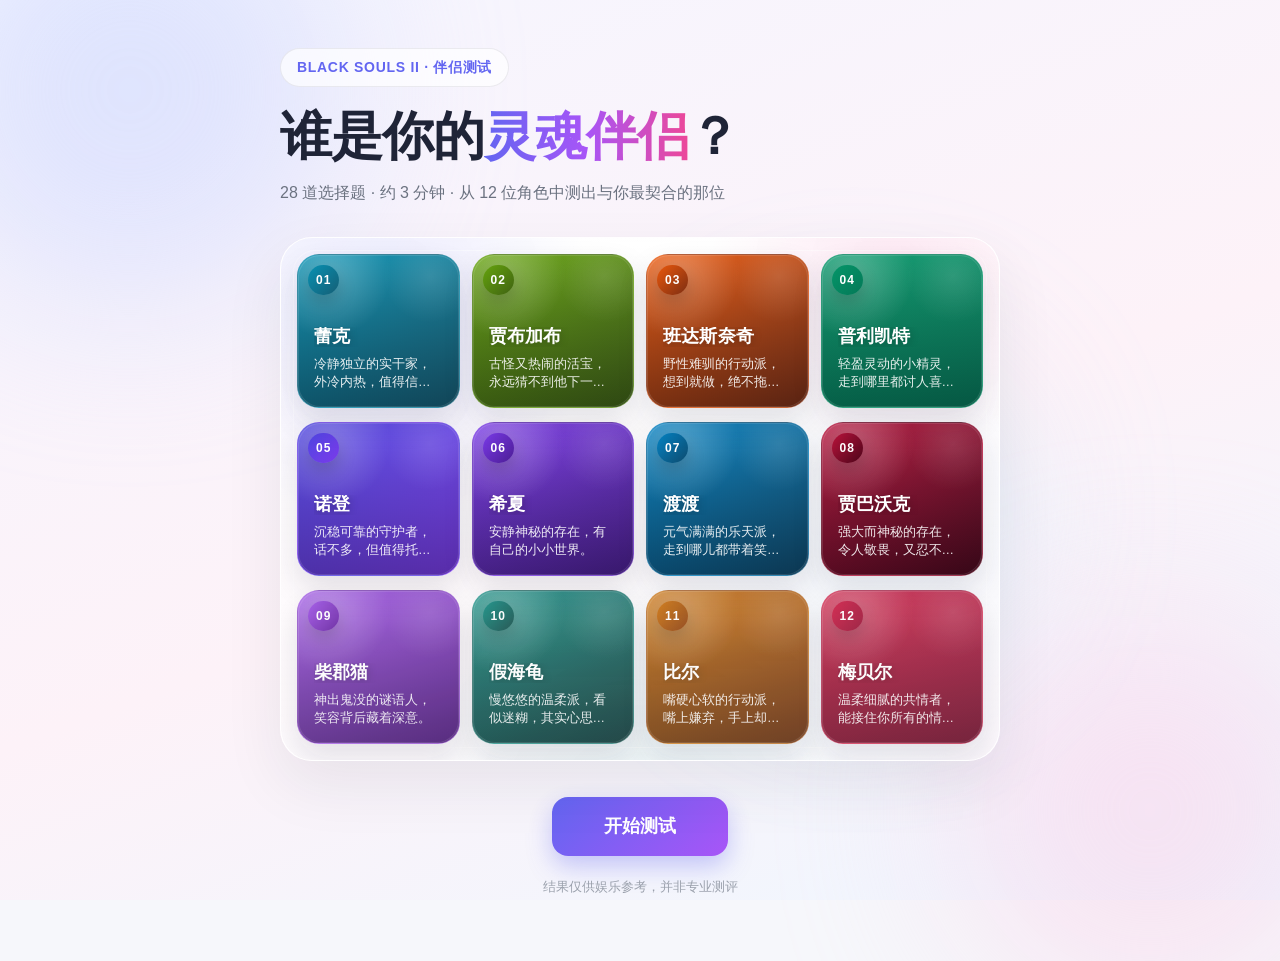
==== index.html @ 43bd7b7a "更新 index.html" ====
<!DOCTYPE html>
<html lang="zh-CN">
<head>
  <meta charset="UTF-8" />
  <meta name="viewport" content="width=device-width, initial-scale=1.0" />
  <title>Black Souls 2 伴侣测试 · 在线测评</title>
  <meta name="description" content="28 道选择题，从 12 位角色中测出与你最契合的 Black Souls 2 灵魂伴侣。" />
  <link rel="stylesheet" href="style.css?v=20260811-2" />
</head>
<body>
  <div class="bg" aria-hidden="true">
    <div class="blob blob-1"></div>
    <div class="blob blob-2"></div>
    <div class="blob blob-3"></div>
  </div>

  <main class="container">
    <section id="screen-start" class="screen active">
      <div class="badge">BLACK SOULS II · 伴侣测试</div>
      <h1 class="hero-title">谁是你的<span class="grad-text">灵魂伴侣</span>？</h1>
      <p class="hero-sub">28 道选择题 · 约 3 分钟 · 从 12 位角色中测出与你最契合的那位</p>

      <div class="char-grid" id="roster"></div>

      <div style="text-align:center">
        <button class="btn btn-primary btn-lg" id="btn-start">开始测试</button>
      </div>
      <p class="disclaimer">结果仅供娱乐参考，并非专业测评</p>
    </section>

    <section id="screen-test" class="screen">
      <div class="test-top">
        <span class="dim-tag">BLACK SOULS II</span>
        <span class="counter" id="q-counter">1 / 28</span>
      </div>
      <div class="progress"><div class="progress-fill" id="progress-fill"></div></div>
      <div class="question-card">
        <p class="question-text" id="q-text"></p>
        <div class="options" id="options"></div>
      </div>
      <div class="test-nav">
        <button class="btn btn-ghost" id="btn-prev">上一题</button>
        <button class="btn btn-ghost" id="btn-next">下一题</button>
      </div>
    </section>

    <section id="screen-result" class="screen">
      <div class="result-hero" id="result-hero">
        <div class="result-avatar" id="result-avatar">诺</div>
        <div class="result-label">你的灵魂伴侣</div>
        <div class="result-name" id="result-name">诺登</div>
        <p class="result-tagline" id="result-tagline"></p>
      </div>

      <div class="result-section">
        <h3>性格特点</h3>
        <ul class="traits" id="traits"></ul>
      </div>

      <div class="result-actions">
        <button class="btn btn-primary" id="btn-copy">复制结果</button>
        <button class="btn btn-ghost" id="btn-restart">重新测试</button>
      </div>
    </section>
  </main>

  <div class="toast" id="toast"></div>

  <script src="data.js?v=20260811-2"></script>
  <script src="app.js?v=20260811-2"></script>
</body>
</html>
---- style.css ----
:root {
  --bg: #f6f7fb;
  --ink: #1f2437;
  --muted: #6b7280;
  --faint: #9aa0ac;
  --accent1: #6366f1;
  --accent2: #a855f7;
  --accent3: #ec4899;
  --card: rgba(255, 255, 255, 0.75);
  --border: rgba(31, 36, 55, 0.08);
}

* { box-sizing: border-box; margin: 0; padding: 0; }

html { -webkit-text-size-adjust: 100%; }

body {
  font-family: -apple-system, "Segoe UI", "PingFang SC", "Hiragino Sans GB", "Microsoft YaHei", "Helvetica Neue", Arial, sans-serif;
  background: var(--bg);
  color: var(--ink);
  min-height: 100vh;
  overflow-x: hidden;
  line-height: 1.5;
}

/* 背景装饰 */
.bg { position: fixed; inset: 0; z-index: -1; background: linear-gradient(160deg, #f5f6ff 0%, #fdf2f8 55%, #eef7ff 100%); }
.blob { position: absolute; border-radius: 50%; filter: blur(90px); opacity: 0.5; animation: float 16s ease-in-out infinite; }
.blob-1 { width: 420px; height: 420px; background: #c7d2fe; top: -120px; left: -80px; }
.blob-2 { width: 380px; height: 380px; background: #fbcfe8; bottom: -100px; right: -60px; animation-delay: -5s; }
.blob-3 { width: 300px; height: 300px; background: #bae6fd; top: 40%; left: 55%; opacity: 0.4; animation-delay: -9s; }
@keyframes float {
  0%, 100% { transform: translate(0, 0) scale(1); }
  50% { transform: translate(30px, -30px) scale(1.06); }
}

.container { max-width: 760px; margin: 0 auto; padding: 48px 20px 64px; }

/* 屏幕切换 */
.screen { display: none; }
.screen.active { display: block; animation: fadeUp 0.45s ease both; }
@keyframes fadeUp {
  from { opacity: 0; transform: translateY(14px); }
  to { opacity: 1; transform: none; }
}

/* 首页 */
.badge {
  display: inline-flex; padding: 8px 16px; border-radius: 999px;
  background: rgba(255, 255, 255, 0.7); border: 1px solid var(--border);
  color: var(--accent1); font-weight: 700; font-size: 14px; letter-spacing: 0.05em;
  backdrop-filter: blur(8px); margin-bottom: 20px;
}
.hero-title { font-size: clamp(34px, 6vw, 52px); line-height: 1.15; letter-spacing: -0.02em; margin-bottom: 14px; }
.grad-text {
  background: linear-gradient(90deg, var(--accent1), var(--accent2), var(--accent3));
  -webkit-background-clip: text; background-clip: text; color: transparent;
}
.hero-sub { color: var(--muted); font-size: 16px; margin-bottom: 32px; }

.char-grid {
  position: relative;
  display: grid;
  grid-template-columns: repeat(4, minmax(0, 1fr));
  gap: 14px 12px;
  margin-bottom: 36px;
  padding: 16px;
  border-radius: 32px;
  overflow: hidden;
  border: 1px solid rgba(255, 255, 255, 0.78);
  background:
    linear-gradient(180deg, rgba(255, 255, 255, 0.84), rgba(255, 255, 255, 0.58)),
    radial-gradient(circle at top, rgba(255, 255, 255, 0.9), transparent 55%);
  box-shadow: 0 24px 60px rgba(31, 36, 55, 0.08);
  isolation: isolate;
}
.char-grid::before,
.char-grid::after {
  content: "";
  position: absolute;
  inset: 0;
  pointer-events: none;
}
.char-grid::before {
  background:
    radial-gradient(circle at 14% 14%, rgba(99, 102, 241, 0.14), transparent 28%),
    radial-gradient(circle at 86% 6%, rgba(236, 72, 153, 0.12), transparent 24%),
    radial-gradient(circle at 50% 108%, rgba(13, 148, 136, 0.08), transparent 34%);
  z-index: 0;
}
.char-grid::after {
  inset: 12px;
  border-radius: 22px;
  border: 1px solid rgba(255, 255, 255, 0.34);
  z-index: 0;
}
.char-card {
  position: relative;
  overflow: hidden;
  border-radius: 22px;
  min-height: 154px;
  padding: 16px;
  background: linear-gradient(145deg, var(--accent), var(--accent2));
  border: 1px solid rgba(255, 255, 255, 0.18);
  box-shadow: 0 14px 30px rgba(31, 36, 55, 0.12);
  transform: translateY(calc(var(--depth, 0) * -12px)) scale(calc(1 - var(--depth, 0) * 0.04));
  transition: transform 0.24s ease, box-shadow 0.24s ease, filter 0.24s ease;
  isolation: isolate;
  z-index: 1;
  display: flex;
  flex-direction: column;
  justify-content: space-between;
}
.char-card:hover {
  transform: translateY(calc(var(--depth, 0) * -12px - 4px)) scale(calc(1 - var(--depth, 0) * 0.05 + 0.015));
  box-shadow: 0 22px 40px rgba(31, 36, 55, 0.18);
}
.char-card::before {
  content: "";
  position: absolute;
  inset: 0;
  background:
    radial-gradient(circle at 18% 12%, rgba(255, 255, 255, 0.28), transparent 34%),
    radial-gradient(circle at 82% 14%, rgba(255, 255, 255, 0.12), transparent 25%),
    linear-gradient(180deg, rgba(255, 255, 255, 0.06), rgba(9, 12, 20, 0.3));
  pointer-events: none;
}
.char-card::after {
  content: "";
  position: absolute;
  inset: 0;
  border-radius: inherit;
  box-shadow: inset 0 0 0 1px rgba(255, 255, 255, 0.12);
  pointer-events: none;
}
.char-card[data-depth="0"] { z-index: 3; }
.char-card[data-depth="1"] { z-index: 2; filter: saturate(0.98); }
.char-card[data-depth="2"] { z-index: 1; opacity: 0.93; filter: saturate(0.92) contrast(0.98); }
.char-badge {
  position: absolute;
  top: 10px;
  left: 10px;
  z-index: 1;
  min-width: 30px;
  height: 30px;
  padding: 0 8px;
  display: inline-flex;
  align-items: center;
  justify-content: center;
  border-radius: 999px;
  background: linear-gradient(135deg, var(--accent), var(--accent2));
  color: #fff;
  font-size: 12px;
  font-weight: 800;
  letter-spacing: 0.08em;
  box-shadow: 0 8px 18px rgba(0, 0, 0, 0.2);
  backdrop-filter: blur(8px);
}
.char-card-copy {
  position: relative;
  z-index: 1;
  margin-top: auto;
  display: flex;
  flex-direction: column;
  gap: 8px;
}
.char-label {
  color: #fff;
  font-size: 18px;
  font-weight: 800;
  line-height: 1.1;
  letter-spacing: 0.01em;
  text-shadow: 0 1px 10px rgba(0, 0, 0, 0.28);
  display: block;
  overflow: hidden;
}
.char-mini {
  color: rgba(255, 255, 255, 0.9);
  font-size: 12.5px;
  line-height: 1.45;
  display: -webkit-box;
  -webkit-line-clamp: 2;
  -webkit-box-orient: vertical;
  overflow: hidden;
}

/* 按钮 */
.btn { border: none; cursor: pointer; font: inherit; border-radius: 14px; transition: transform 0.15s ease, box-shadow 0.15s ease, opacity 0.15s ease, background 0.15s ease; }
.btn:active { transform: scale(0.97); }
.btn-primary {
  background: linear-gradient(135deg, var(--accent1), var(--accent2));
  color: #fff; font-weight: 700; padding: 14px 40px; font-size: 17px;
  box-shadow: 0 10px 24px rgba(99, 102, 241, 0.35);
}
.btn-primary:hover { transform: translateY(-2px); box-shadow: 0 14px 30px rgba(99, 102, 241, 0.45); }
.btn-lg { font-size: 18px; padding: 16px 52px; border-radius: 16px; }
.btn-ghost {
  background: rgba(255, 255, 255, 0.7); border: 1px solid var(--border);
  color: var(--ink); padding: 10px 22px; font-weight: 600; backdrop-filter: blur(8px);
}
.btn-ghost:hover { background: #fff; box-shadow: 0 6px 16px rgba(31, 36, 55, 0.08); }
.btn:disabled { opacity: 0.45; cursor: not-allowed; transform: none !important; }

.disclaimer { margin-top: 22px; font-size: 12.5px; color: var(--faint); text-align: center; }

/* 测试页 */
.test-top { display: flex; justify-content: space-between; align-items: center; margin-bottom: 12px; }
.dim-tag {
  font-size: 13px; font-weight: 700; color: var(--accent2);
  background: rgba(168, 85, 247, 0.1); padding: 6px 12px; border-radius: 999px;
}
.counter { color: var(--muted); font-size: 14px; font-weight: 600; }
.progress { height: 8px; background: rgba(31, 36, 55, 0.08); border-radius: 999px; overflow: hidden; margin-bottom: 28px; }
.progress-fill {
  height: 100%; width: 0; border-radius: 999px;
  background: linear-gradient(90deg, var(--accent1), var(--accent2), var(--accent3));
  transition: width 0.35s ease;
}

.question-card {
  background: var(--card); border: 1px solid var(--border); border-radius: 24px;
  padding: 34px 30px 30px; backdrop-filter: blur(12px);
  box-shadow: 0 18px 40px rgba(31, 36, 55, 0.06);
}
.question-text { font-size: 19px; line-height: 1.6; font-weight: 600; margin-bottom: 26px; }

.options { display: flex; flex-direction: column; gap: 10px; }
.opt {
  display: flex; align-items: center; gap: 14px; width: 100%; text-align: left;
  background: rgba(255, 255, 255, 0.6); border: 1.5px solid var(--border);
  border-radius: 14px; padding: 13px 16px; cursor: pointer; font: inherit;
  transition: border-color 0.18s ease, background 0.18s ease, transform 0.18s ease;
}
.opt:hover { border-color: var(--accent1); background: #fff; transform: translateX(4px); }
.opt-num {
  flex: none; width: 30px; height: 30px; border-radius: 50%; display: grid; place-items: center;
  font-size: 13px; font-weight: 700; color: var(--muted); background: rgba(31, 36, 55, 0.06);
  transition: background 0.18s ease, color 0.18s ease;
}
.opt-label { font-size: 15px; font-weight: 600; }
.opt.selected {
  border-color: var(--accent1);
  background: linear-gradient(135deg, rgba(99, 102, 241, 0.12), rgba(168, 85, 247, 0.12));
}
.opt.selected .opt-num { background: linear-gradient(135deg, var(--accent1), var(--accent2)); color: #fff; }

.test-nav { display: flex; justify-content: space-between; margin-top: 20px; }

/* 结果页 */
.result-hero {
  position: relative;
  overflow: hidden;
  border-radius: 28px; padding: 44px 30px; text-align: center; color: #fff;
  background: linear-gradient(135deg, var(--accent1), var(--accent2));
  box-shadow: 0 24px 50px rgba(99, 102, 241, 0.35); margin-bottom: 22px;
}
.result-avatar {
  width: 94px; height: 94px; margin: 0 auto 14px; border-radius: 28px;
  display: grid; place-items: center; font-size: 34px; font-weight: 900; color: #fff;
  overflow: hidden; position: relative;
  background: linear-gradient(135deg, var(--accent1), var(--accent2));
  border: 1px solid rgba(255, 255, 255, 0.22);
  box-shadow: 0 10px 26px rgba(31, 36, 55, 0.3), inset 0 0 0 3px rgba(255, 255, 255, 0.18);
  animation: popAvatar 0.6s cubic-bezier(0.22, 1, 0.36, 1) both;
}
@keyframes popAvatar {
  from { opacity: 0; transform: scale(0.6) translateY(8px); }
  to { opacity: 1; transform: none; }
}
.result-avatar.has-image { font-size: 0; color: transparent; }
.result-avatar img {
  width: 100%;
  height: 100%;
  object-fit: cover;
  object-position: center top;
  display: block;
}
.result-label { font-size: 13px; font-weight: 700; letter-spacing: 0.28em; opacity: 0.85; }
.result-name { font-size: 26px; font-weight: 800; margin-top: 6px; }
.result-tagline { margin-top: 14px; font-size: 15.5px; line-height: 1.7; opacity: 0.95; }

.result-section {
  background: var(--card); border: 1px solid var(--border); border-radius: 22px;
  padding: 24px 26px; margin-bottom: 16px; backdrop-filter: blur(12px);
}
.result-section h3 {
  font-size: 15px; font-weight: 800; margin-bottom: 16px; letter-spacing: 0.04em;
  display: flex; align-items: center; gap: 8px;
}
.result-section h3::before {
  content: ""; width: 6px; height: 16px; border-radius: 999px;
  background: linear-gradient(180deg, var(--accent1), var(--accent3));
}

.dim-row { margin-bottom: 16px; }
.dim-row:last-child { margin-bottom: 0; }
.dim-row-head { display: flex; justify-content: space-between; font-size: 13px; font-weight: 700; margin-bottom: 8px; }
.dim-row-head .pct { color: var(--accent1); }
.dim-bar { display: flex; height: 10px; border-radius: 999px; overflow: hidden; background: rgba(31, 36, 55, 0.07); }
.dim-bar .left {
  height: 100%; width: 0; border-radius: 999px;
  background: linear-gradient(90deg, var(--accent1), var(--accent2));
  transition: width 1s cubic-bezier(0.22, 1, 0.36, 1);
}

.dim-row.winner .dim-row-head { font-size: 14px; }
.dim-row.winner .left { box-shadow: 0 0 12px rgba(99, 102, 241, 0.5); }
.win-tag {
  display: inline-block; margin-left: 8px; font-size: 11.5px; font-weight: 700;
  color: var(--accent3); background: rgba(236, 72, 153, 0.12);
  padding: 2px 8px; border-radius: 999px; vertical-align: 2px;
}

.traits { list-style: none; display: grid; gap: 10px; }
.traits li { position: relative; padding-left: 24px; font-size: 15px; line-height: 1.6; }
.traits li::before {
  content: "✓"; position: absolute; left: 0; top: 0;
  color: var(--accent1); font-weight: 800;
}

.chips { display: flex; flex-wrap: wrap; gap: 10px; }
.chips span {
  background: rgba(99, 102, 241, 0.1); color: var(--accent1);
  border-radius: 999px; padding: 8px 16px; font-size: 13.5px; font-weight: 600;
}

.famous { font-size: 15.5px; line-height: 1.7; }

.result-actions { display: flex; gap: 12px; justify-content: center; margin-top: 8px; flex-wrap: wrap; }

/* 提示 */
.toast {
  position: fixed; left: 50%; bottom: 36px; z-index: 99;
  transform: translate(-50%, 20px); background: #1f2437; color: #fff;
  padding: 12px 22px; border-radius: 999px; font-size: 14px;
  opacity: 0; pointer-events: none; transition: all 0.3s ease;
}
.toast.show { opacity: 1; transform: translate(-50%, 0); }

@media (max-width: 560px) {
  .container { padding: 32px 16px 48px; }
  .question-card { padding: 26px 20px 22px; }
  .question-text { font-size: 17px; }
  .hero-sub { margin-bottom: 22px; }
  .char-grid { margin-bottom: 24px; }
  .char-grid { grid-template-columns: repeat(3, minmax(0, 1fr)); gap: 10px 8px; padding: 12px; border-radius: 26px; }
  .char-card { min-height: 104px; padding: 12px; border-radius: 18px; }
  .char-card[data-depth="1"] { transform: translateY(-8px) scale(0.97); }
  .char-card[data-depth="2"] { transform: translateY(-16px) scale(0.94); }
  .char-badge { top: 8px; left: 8px; min-width: 24px; height: 24px; font-size: 10px; }
  .char-card-copy { gap: 4px; }
  .char-label { font-size: 13px; }
  .char-mini { display: none; }
  .result-hero { padding: 36px 20px; }
  .result-avatar { width: 84px; height: 84px; border-radius: 24px; }
  .result-section { padding: 20px 18px; }
}

@media (prefers-reduced-motion: reduce) {
  .blob, .screen.active, .result-avatar { animation: none !important; }
  .progress-fill, .dim-bar .left { transition: none !important; }
}
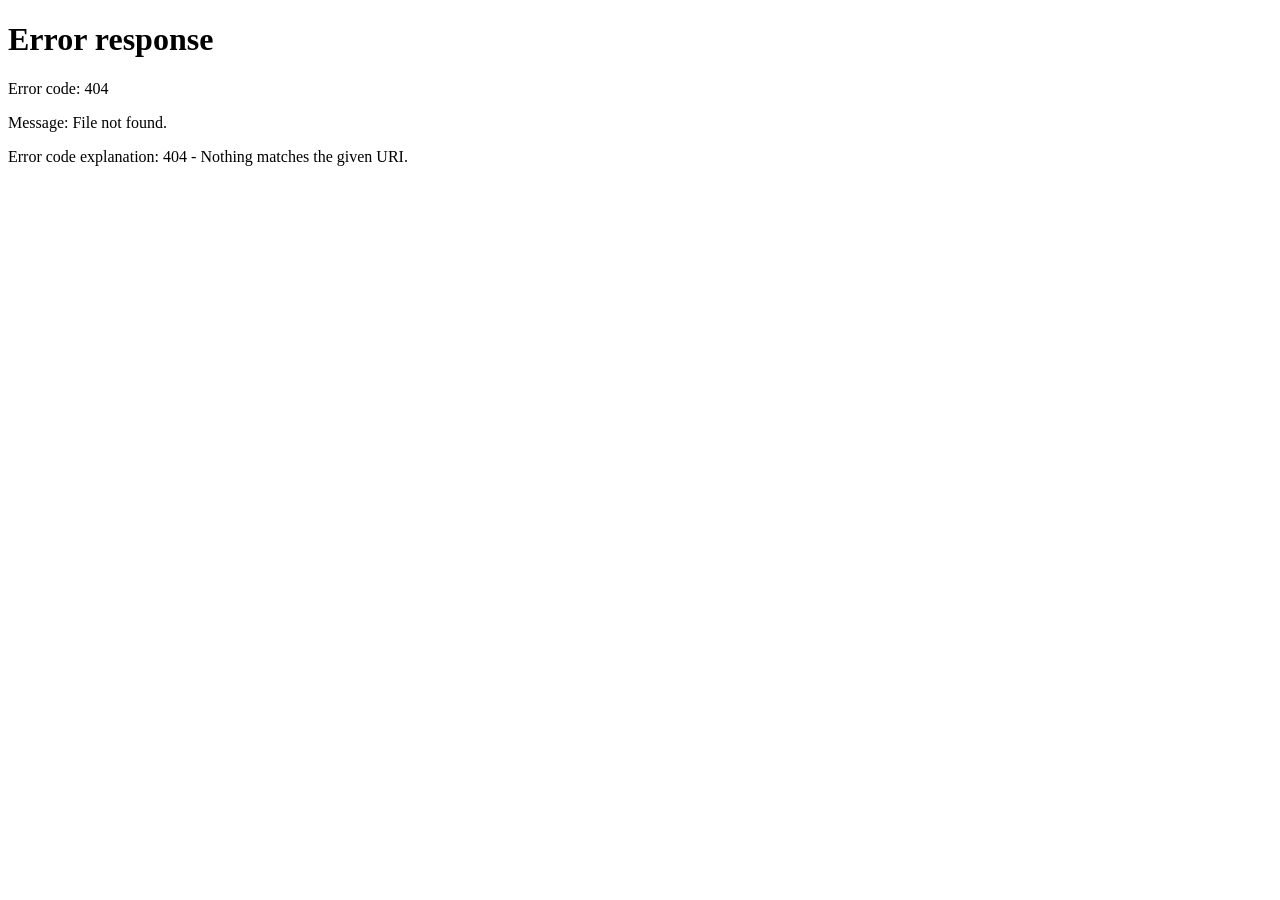
==== commit 2a9bb48d: "更新 index.html" ====
--- a/index.html
+++ b/index.html
@@ -3,70 +3,13 @@
 <head>
   <meta charset="UTF-8" />
   <meta name="viewport" content="width=device-width, initial-scale=1.0" />
-  <title>Black Souls 2 伴侣测试 · 在线测评</title>
-  <meta name="description" content="28 道选择题，从 12 位角色中测出与你最契合的 Black Souls 2 灵魂伴侣。" />
-  <link rel="stylesheet" href="style.css?v=20260811-2" />
+  <meta http-equiv="refresh" content="0; url=qa.html?v=20260811-4" />
+  <title>Black Souls 2 伴侣测试</title>
+  <script>
+    location.replace("qa.html?v=20260811-4");
+  </script>
 </head>
 <body>
-  <div class="bg" aria-hidden="true">
-    <div class="blob blob-1"></div>
-    <div class="blob blob-2"></div>
-    <div class="blob blob-3"></div>
-  </div>
-
-  <main class="container">
-    <section id="screen-start" class="screen active">
-      <div class="badge">BLACK SOULS II · 伴侣测试</div>
-      <h1 class="hero-title">谁是你的<span class="grad-text">灵魂伴侣</span>？</h1>
-      <p class="hero-sub">28 道选择题 · 约 3 分钟 · 从 12 位角色中测出与你最契合的那位</p>
-
-      <div class="char-grid" id="roster"></div>
-
-      <div style="text-align:center">
-        <button class="btn btn-primary btn-lg" id="btn-start">开始测试</button>
-      </div>
-      <p class="disclaimer">结果仅供娱乐参考，并非专业测评</p>
-    </section>
-
-    <section id="screen-test" class="screen">
-      <div class="test-top">
-        <span class="dim-tag">BLACK SOULS II</span>
-        <span class="counter" id="q-counter">1 / 28</span>
-      </div>
-      <div class="progress"><div class="progress-fill" id="progress-fill"></div></div>
-      <div class="question-card">
-        <p class="question-text" id="q-text"></p>
-        <div class="options" id="options"></div>
-      </div>
-      <div class="test-nav">
-        <button class="btn btn-ghost" id="btn-prev">上一题</button>
-        <button class="btn btn-ghost" id="btn-next">下一题</button>
-      </div>
-    </section>
-
-    <section id="screen-result" class="screen">
-      <div class="result-hero" id="result-hero">
-        <div class="result-avatar" id="result-avatar">诺</div>
-        <div class="result-label">你的灵魂伴侣</div>
-        <div class="result-name" id="result-name">诺登</div>
-        <p class="result-tagline" id="result-tagline"></p>
-      </div>
-
-      <div class="result-section">
-        <h3>性格特点</h3>
-        <ul class="traits" id="traits"></ul>
-      </div>
-
-      <div class="result-actions">
-        <button class="btn btn-primary" id="btn-copy">复制结果</button>
-        <button class="btn btn-ghost" id="btn-restart">重新测试</button>
-      </div>
-    </section>
-  </main>
-
-  <div class="toast" id="toast"></div>
-
-  <script src="data.js?v=20260811-2"></script>
-  <script src="app.js?v=20260811-2"></script>
+  <p>正在跳转到新版页面，若没有自动跳转，请点击 <a href="qa.html?v=20260811-4">这里</a>。</p>
 </body>
 </html>
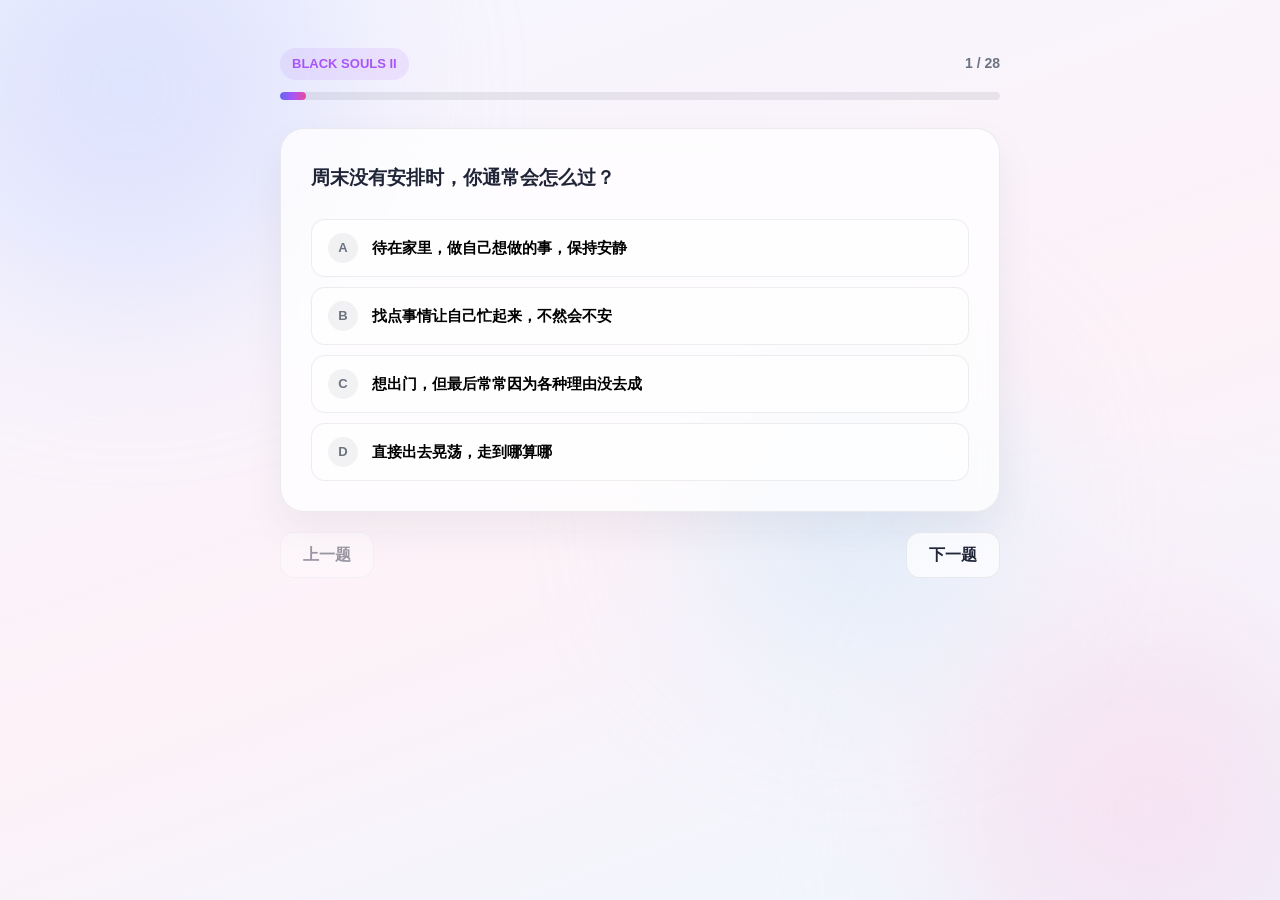
==== commit 3e5bc262: "更新 index.html" ====
--- a/index.html
+++ b/index.html
@@ -3,10 +3,10 @@
 <head>
   <meta charset="UTF-8" />
   <meta name="viewport" content="width=device-width, initial-scale=1.0" />
-  <meta http-equiv="refresh" content="0; url=qa.html?v=20260811-4" />
+  <meta http-equiv="refresh" content="0; url=qa.html?v=20260811-5" />
   <title>Black Souls 2 伴侣测试</title>
   <script>
-    location.replace("qa.html?v=20260811-4");
+    location.replace("qa.html?v=20260811-5");
   </script>
 </head>
 <body>
